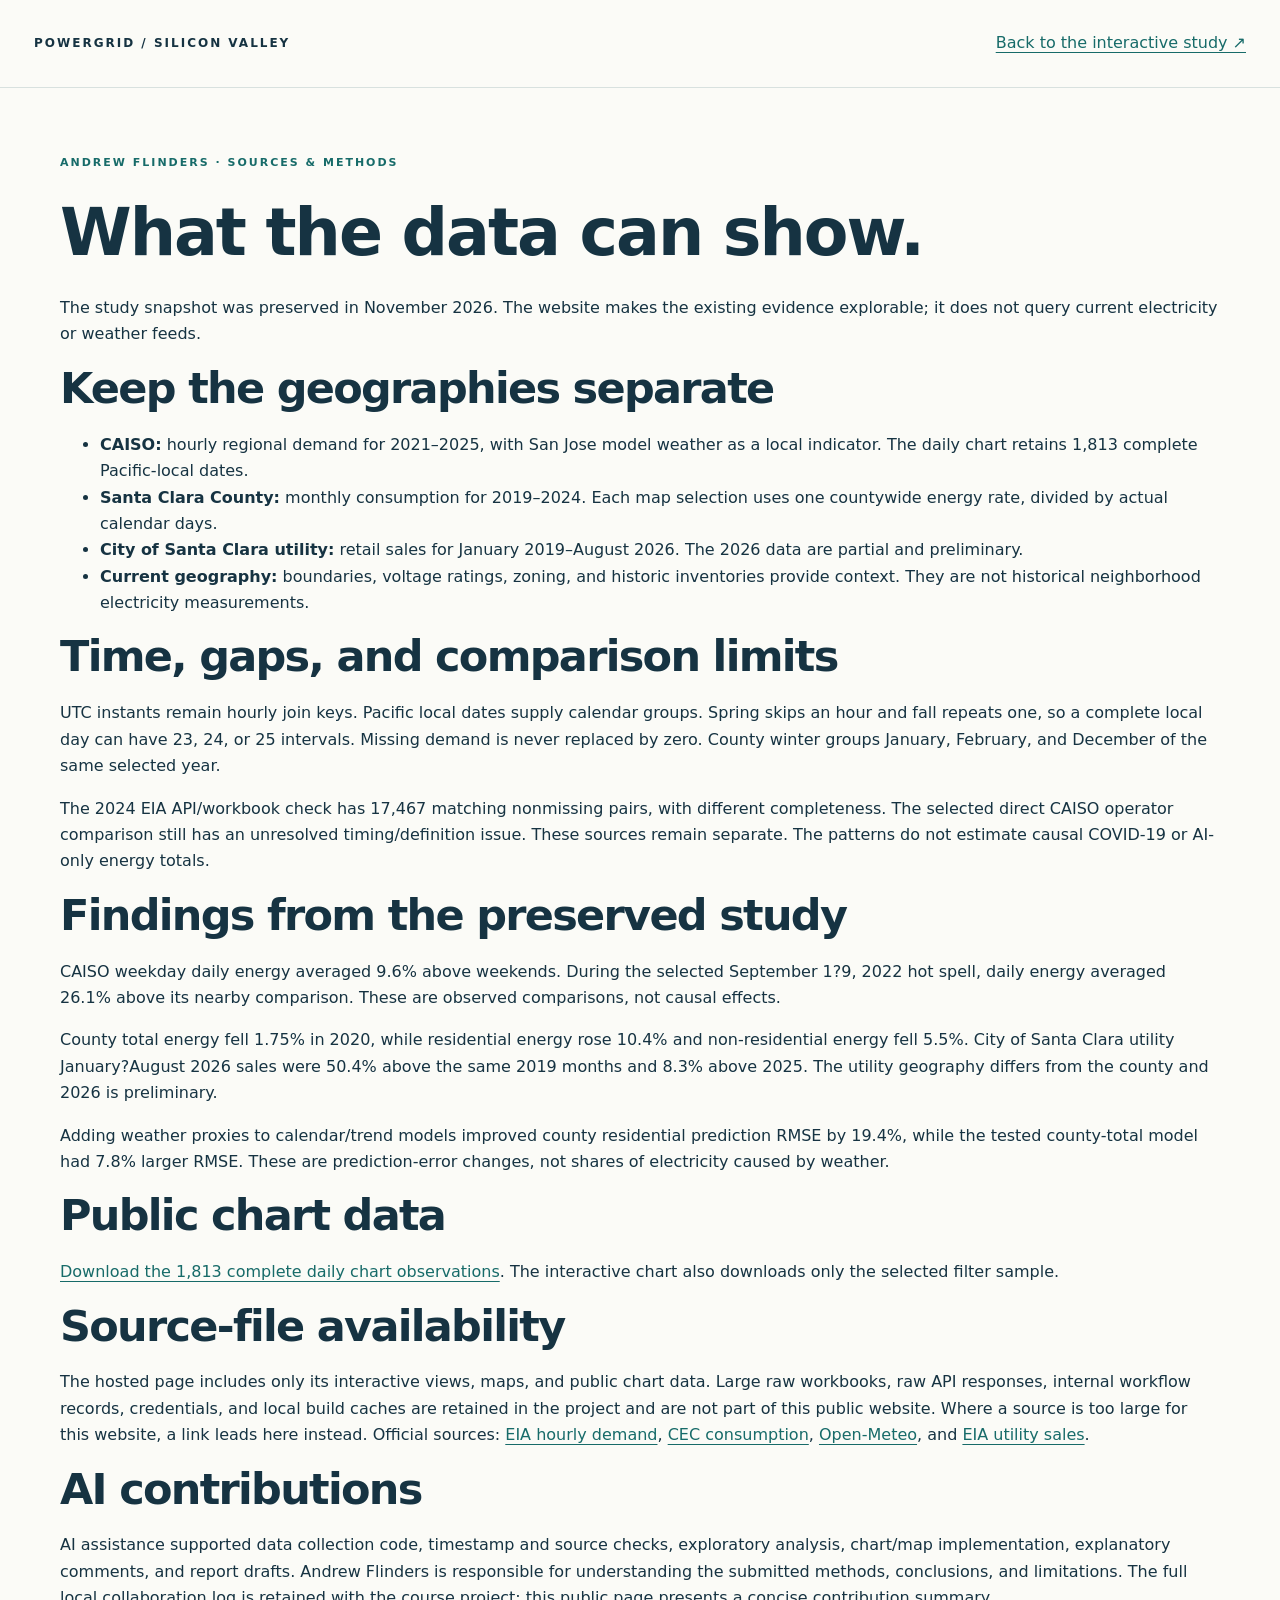
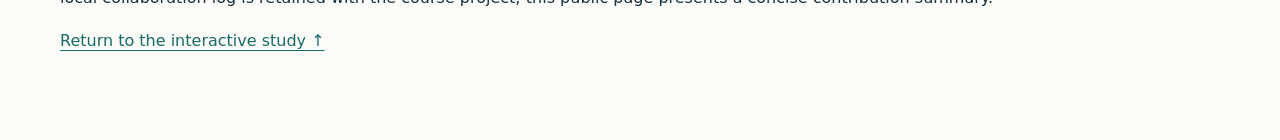
==== about.html @ 61674a5c "Publish interactive powergrid study" ====
<!doctype html>
<html lang="en"><head><meta charset="utf-8"><meta name="viewport" content="width=device-width,initial-scale=1"><title>Coverage & methods | Powergrid study</title><link rel="stylesheet" href="site.css"><link rel="icon" href="data:,"></head>
<body><header class="site-header"><a class="brand" href="index.html">POWERGRID / SILICON VALLEY</a><a href="index.html">Back to the interactive study ↗</a></header>
<main class="page-width study-section"><p class="eyebrow">ANDREW FLINDERS · SOURCES & METHODS</p><h1 style="font-size:clamp(36px,6vw,65px);letter-spacing:-2px">What the data can show.</h1>
<p>The study snapshot was preserved in November 2026. The website makes the existing evidence explorable; it does not query current electricity or weather feeds.</p>
<h2>Keep the geographies separate</h2><ul><li><strong>CAISO:</strong> hourly regional demand for 2021–2025, with San Jose model weather as a local indicator. The daily chart retains 1,813 complete Pacific-local dates.</li><li><strong>Santa Clara County:</strong> monthly consumption for 2019–2024. Each map selection uses one countywide energy rate, divided by actual calendar days.</li><li><strong>City of Santa Clara utility:</strong> retail sales for January 2019–August 2026. The 2026 data are partial and preliminary.</li><li><strong>Current geography:</strong> boundaries, voltage ratings, zoning, and historic inventories provide context. They are not historical neighborhood electricity measurements.</li></ul>
<h2>Time, gaps, and comparison limits</h2><p>UTC instants remain hourly join keys. Pacific local dates supply calendar groups. Spring skips an hour and fall repeats one, so a complete local day can have 23, 24, or 25 intervals. Missing demand is never replaced by zero. County winter groups January, February, and December of the same selected year.</p><p>The 2024 EIA API/workbook check has 17,467 matching nonmissing pairs, with different completeness. The selected direct CAISO operator comparison still has an unresolved timing/definition issue. These sources remain separate. The patterns do not estimate causal COVID-19 or AI-only energy totals.</p>
<h2 id="findings">Findings from the preserved study</h2><p>CAISO weekday daily energy averaged 9.6% above weekends. During the selected September 1?9, 2022 hot spell, daily energy averaged 26.1% above its nearby comparison. These are observed comparisons, not causal effects.</p><p>County total energy fell 1.75% in 2020, while residential energy rose 10.4% and non-residential energy fell 5.5%. City of Santa Clara utility January?August 2026 sales were 50.4% above the same 2019 months and 8.3% above 2025. The utility geography differs from the county and 2026 is preliminary.</p><p>Adding weather proxies to calendar/trend models improved county residential prediction RMSE by 19.4%, while the tested county-total model had 7.8% larger RMSE. These are prediction-error changes, not shares of electricity caused by weather.</p>
<h2 id="downloads">Public chart data</h2><p><a href="data/caiso_daily_weather_2021_2025.csv" download>Download the 1,813 complete daily chart observations</a>. The interactive chart also downloads only the selected filter sample.</p>
<h2 id="data-files">Source-file availability</h2><p>The hosted page includes only its interactive views, maps, and public chart data. Large raw workbooks, raw API responses, internal workflow records, credentials, and local build caches are retained in the project and are not part of this public website. Where a source is too large for this website, a link leads here instead. Official sources: <a href="https://www.eia.gov/electricity/930-content/about.html">EIA hourly demand</a>, <a href="https://www.energy.ca.gov/files/energy-consumption-data-files">CEC consumption</a>, <a href="https://open-meteo.com/en/docs/historical-weather-api">Open-Meteo</a>, and <a href="https://www.eia.gov/electricity/data/eia861m/">EIA utility sales</a>.</p>
<h2 id="ai-contributions">AI contributions</h2><p>AI assistance supported data collection code, timestamp and source checks, exploratory analysis, chart/map implementation, explanatory comments, and report drafts. Andrew Flinders is responsible for understanding the submitted methods, conclusions, and limitations. The full local collaboration log is retained with the course project; this public page presents a concise contribution summary.</p>
<p><a href="index.html">Return to the interactive study ↑</a></p></main></body></html>
---- site.css ----
/* Define the scientific page palette once so controls and headings stay consistent. */
:root { --ink:#163342; --muted:#536570; --teal:#176b69; --paper:#fbfbf7; --line:#d8e1df; --warm:#e6a768; }
/* Include borders in widths and preserve native document scrolling. */
* { box-sizing:border-box; }
html { scroll-behavior:smooth; scroll-padding-top:110px; }
body { margin:0; color:var(--ink); background:var(--paper); font:16px/1.65 system-ui,-apple-system,"Segoe UI",sans-serif; }
a { color:var(--teal); text-underline-offset:4px; }
a:hover { color:#0d4544; }
button, select { font:inherit; }
button, a, select, input { -webkit-tap-highlight-color:transparent; }
/* Give every control and ordinary link a visible keyboard focus indicator. */
:focus-visible { outline:3px solid #c77a35; outline-offset:4px; }
.page-width { width:min(1160px,calc(100% - 64px)); margin-inline:auto; }
.skip-link { position:fixed; z-index:100; left:16px; top:-100px; padding:12px 20px; background:white; }
.skip-link:focus { top:12px; }
/* Keep the navigation compact and available while moving between the study views. */
.site-header { position:sticky; top:0; z-index:30; min-height:88px; display:flex; align-items:center; justify-content:space-between; gap:24px; padding:16px 34px; background:var(--paper); border-bottom:1px solid var(--line); }
.brand { display:flex; gap:11px; align-items:center; text-decoration:none; color:var(--ink); font-weight:750; font-size:12px; letter-spacing:2px; line-height:1.45; }
.brand-mark { display:flex; align-items:center; justify-content:center; width:43px; height:43px; font-size:17px; letter-spacing:-2px; border:1px solid #aebfba; border-radius:50%; }
.brand-mark span { color:var(--teal); }
.brand-place { display:block; color:var(--muted); font-size:8px; letter-spacing:1.8px; }
.site-header nav { display:flex; gap:24px; flex-wrap:wrap; }
.site-header nav a { text-decoration:none; color:var(--ink); font-size:13px; }
.site-header nav a:hover, .site-header nav a[aria-current="location"] { color:var(--teal); text-decoration:underline; }
.report-link { font-size:12px; font-weight:650; text-decoration:none; white-space:nowrap; }
/* Use type and whitespace to introduce the evidence, without decorative stock imagery. */
.hero { padding-block:80px 58px; }
.eyebrow, .section-number { color:var(--teal); font-size:11px; font-weight:750; letter-spacing:2px; }
h1 { font-size:clamp(52px,7.2vw,94px); letter-spacing:-5px; line-height:1.03; margin:28px 0; font-weight:650; }
h1 span { color:var(--teal); }
.hero-intro { max-width:710px; color:var(--muted); font-size:19px; line-height:1.7; }
.hero-actions { display:flex; align-items:center; gap:28px; flex-wrap:wrap; margin:32px 0 46px; }
.hero-actions a { font-size:14px; font-weight:650; text-decoration:none; }
.hero-actions .primary-link { display:inline-flex; gap:26px; padding:13px 20px; color:white; background:var(--teal); border-radius:3px; }
.study-facts { display:flex; gap:0; margin:0; padding:27px 0; border-block:1px solid var(--line); }
.study-facts div { padding:0 54px; border-left:1px solid var(--line); }
.study-facts div:first-child { padding-left:0; border:0; }
.study-facts dt { color:var(--ink); font-size:26px; font-weight:650; letter-spacing:-.8px; }
.study-facts dd { margin:2px 0 0; color:var(--muted); font-size:12px; }
.scope-note { color:var(--muted); font-size:12px; margin:16px 0 0; }
/* Separate each analysis through ordinary document sections. */
.study-section { padding-block:55px 70px; }
.section-heading { max-width:820px; }
h2 { margin:13px 0 18px; font-size:clamp(29px,4vw,43px); letter-spacing:-1.7px; line-height:1.16; font-weight:650; }
.section-heading > p:last-child { color:var(--muted); font-size:16px; }
.data-note { color:#425963; border-left:3px solid #8cb8ad; padding:10px 16px; margin:28px 0; font-size:13px; }
.frame-shell { width:100%; }
iframe { display:block; width:100%; border:0; background:var(--paper); }
.county-frame { height:1700px; }
.companion-link { display:flex; justify-content:space-between; gap:15px; flex-wrap:wrap; font-size:12px; padding-top:13px; border-top:1px solid var(--line); }
.companion-link span { color:var(--muted); }
/* Keep the weather chart and its filters visually separate from county-wide measures. */
.weather-band { padding-block:65px; background:#eef4f1; border-block:1px solid var(--line); }
.demand-filters { gap:16px 24px; margin-top:25px; }
.demand-filters label { min-width:170px; font-size:12px; color:var(--ink); }
.demand-filters select { min-height:44px; padding:8px 35px 8px 12px; border:1px solid #a9bbb6; border-radius:3px; font-weight:400; }
.chart-actions { display:flex; flex-wrap:wrap; gap:10px; margin:18px 0 23px; }
.chart-actions button { min-height:40px; padding:8px 15px; border:1px solid #b4c6bf; border-radius:3px; background:transparent; color:var(--teal); font-size:12px; cursor:pointer; }
.chart-actions button:hover { background:#e0ece5; }
#download-daily { margin-left:auto; background:var(--teal); color:white; border-color:var(--teal); }
#demand-summary { font-size:13px; font-weight:650; color:var(--ink); }
.chart-surface { background:white; padding:10px; border:1px solid var(--line); border-radius:4px; }
.demand-legend { margin-block:16px; gap:20px; font-size:12px; }
.demand-legend .extrema-key::before { background:white; border:2px solid #111827; }
#demand-detail { border-top:1px solid #c8d9d1; padding-top:16px; font-size:13px; color:var(--ink); min-height:3.8em; }
.chart-footnote { font-size:12px; color:var(--muted); margin-top:18px; }
/* Use proper tabs for the two mutually exclusive infrastructure map views. */
.map-tabs { display:flex; gap:26px; border-bottom:1px solid var(--line); margin:28px 0 24px; }
.map-tabs button { padding:13px 0; border:0; border-bottom:3px solid transparent; background:transparent; color:var(--muted); text-align:left; cursor:pointer; font-size:14px; }
.map-tabs button[aria-selected="true"] { color:var(--teal); border-bottom-color:var(--teal); font-weight:700; }
.infrastructure-frame { height:850px; border:1px solid var(--line); border-radius:4px; }
[hidden] { display:none !important; }
/* Keep county and utility findings adjacent but explicitly labeled by geography. */
.findings-band { padding:58px 0 65px; background:#173d46; color:#f4f6ee; }
.findings-band .section-number { color:#9ccbbb; }
.findings-band h2 { max-width:690px; }
.findings-columns { display:grid; grid-template-columns:1fr 1fr; gap:75px; margin:40px 0 20px; }
.finding-value { margin:0; font-size:65px; line-height:1.2; letter-spacing:-3px; font-weight:550; color:#f2c28c; }
.finding-value span { font-size:35px; }
.findings-columns h3 { font-size:16px; font-weight:650; margin:16px 0 12px; }
.findings-columns article > p:last-child { color:#c7d9d8; font-size:14px; }
.findings-band a { color:#d4e9dc; font-size:13px; }
/* Present provenance as a readable list rather than unexplained badges. */
.source-lines { margin-top:30px; }
.source-lines p { display:grid; grid-template-columns:180px 1fr 175px; gap:25px; padding:20px 0; border-bottom:1px solid var(--line); margin:0; font-size:13px; }
.source-lines span { color:var(--muted); }
.source-lines a { text-align:right; }
.document-links { display:flex; flex-wrap:wrap; gap:18px 26px; margin-top:30px; font-size:13px; }
.site-footer { display:flex; justify-content:space-between; gap:15px; flex-wrap:wrap; padding:24px 0 35px; border-top:1px solid var(--line); color:var(--muted); font-size:11px; }
/* Preserve useful touch targets and readable map controls on phones. */
@media(max-width:950px) {
  .site-header { padding:15px 22px; gap:12px; flex-wrap:wrap; }
  .site-header nav { order:3; width:100%; justify-content:space-between; gap:8px; }
  .site-header nav a { font-size:12px; }
  .hero { padding-top:55px; }
  .study-facts div { padding-inline:32px; }
  .source-lines p { grid-template-columns:150px 1fr; gap:8px 22px; }
  .source-lines a { grid-column:2; text-align:left; }
}
@media(max-width:600px) {
  html { scroll-padding-top:140px; }
  .page-width { width:calc(100% - 36px); }
  .site-header { padding:12px 18px; }
  .brand { font-size:10px; letter-spacing:1.4px; }
  .brand-mark { width:35px; height:35px; font-size:15px; }
  .report-link { font-size:11px; }
  .site-header nav a { font-size:10px; padding-block:5px; }
  .hero { padding-block:42px 28px; }
  .eyebrow,.section-number { font-size:9px; letter-spacing:1.4px; }
  h1 { font-size:46px; letter-spacing:-2.3px; margin-block:22px; }
  .hero-intro { font-size:16px; }
  .hero-actions { gap:18px; margin-block:26px 32px; }
  .hero-actions a { font-size:12px; }
  .study-facts { gap:15px; justify-content:space-between; padding-block:22px; }
  .study-facts div { padding:0; border:0; min-width:0; }
  .study-facts dt { font-size:18px; letter-spacing:-.5px; }
  .study-facts dd { font-size:9px; max-width:105px; }
  .scope-note { font-size:11px; }
  .study-section { padding-block:36px 45px; }
  h2 { font-size:30px; letter-spacing:-1px; }
  .section-heading > p:last-child { font-size:14px; }
  .data-note { padding:9px 12px; font-size:12px; }
  .weather-band { padding-block:40px; }
  .demand-filters { gap:14px; }
  .demand-filters label { min-width:calc(50% - 7px); flex:1; }
  #download-daily { margin-left:0; }
  .chart-surface { padding:4px; overflow-x:auto; }
  #demand-explorer svg { min-width:570px; }
  .demand-legend { gap:10px 15px; }
  .map-tabs { gap:20px; }
  .map-tabs button { font-size:12px; }
  .infrastructure-frame { height:900px; }
  .findings-band { padding-block:40px; }
  .findings-columns { grid-template-columns:1fr; gap:28px; margin-top:28px; }
  .finding-value { font-size:55px; }
  .source-lines p { grid-template-columns:1fr; gap:5px; }
  .source-lines a { grid-column:1; }
  .companion-link { font-size:11px; }
}
/* Honor reduced-motion preferences without disabling keyboard navigation. */
@media(prefers-reduced-motion:reduce) { html { scroll-behavior:auto; } }
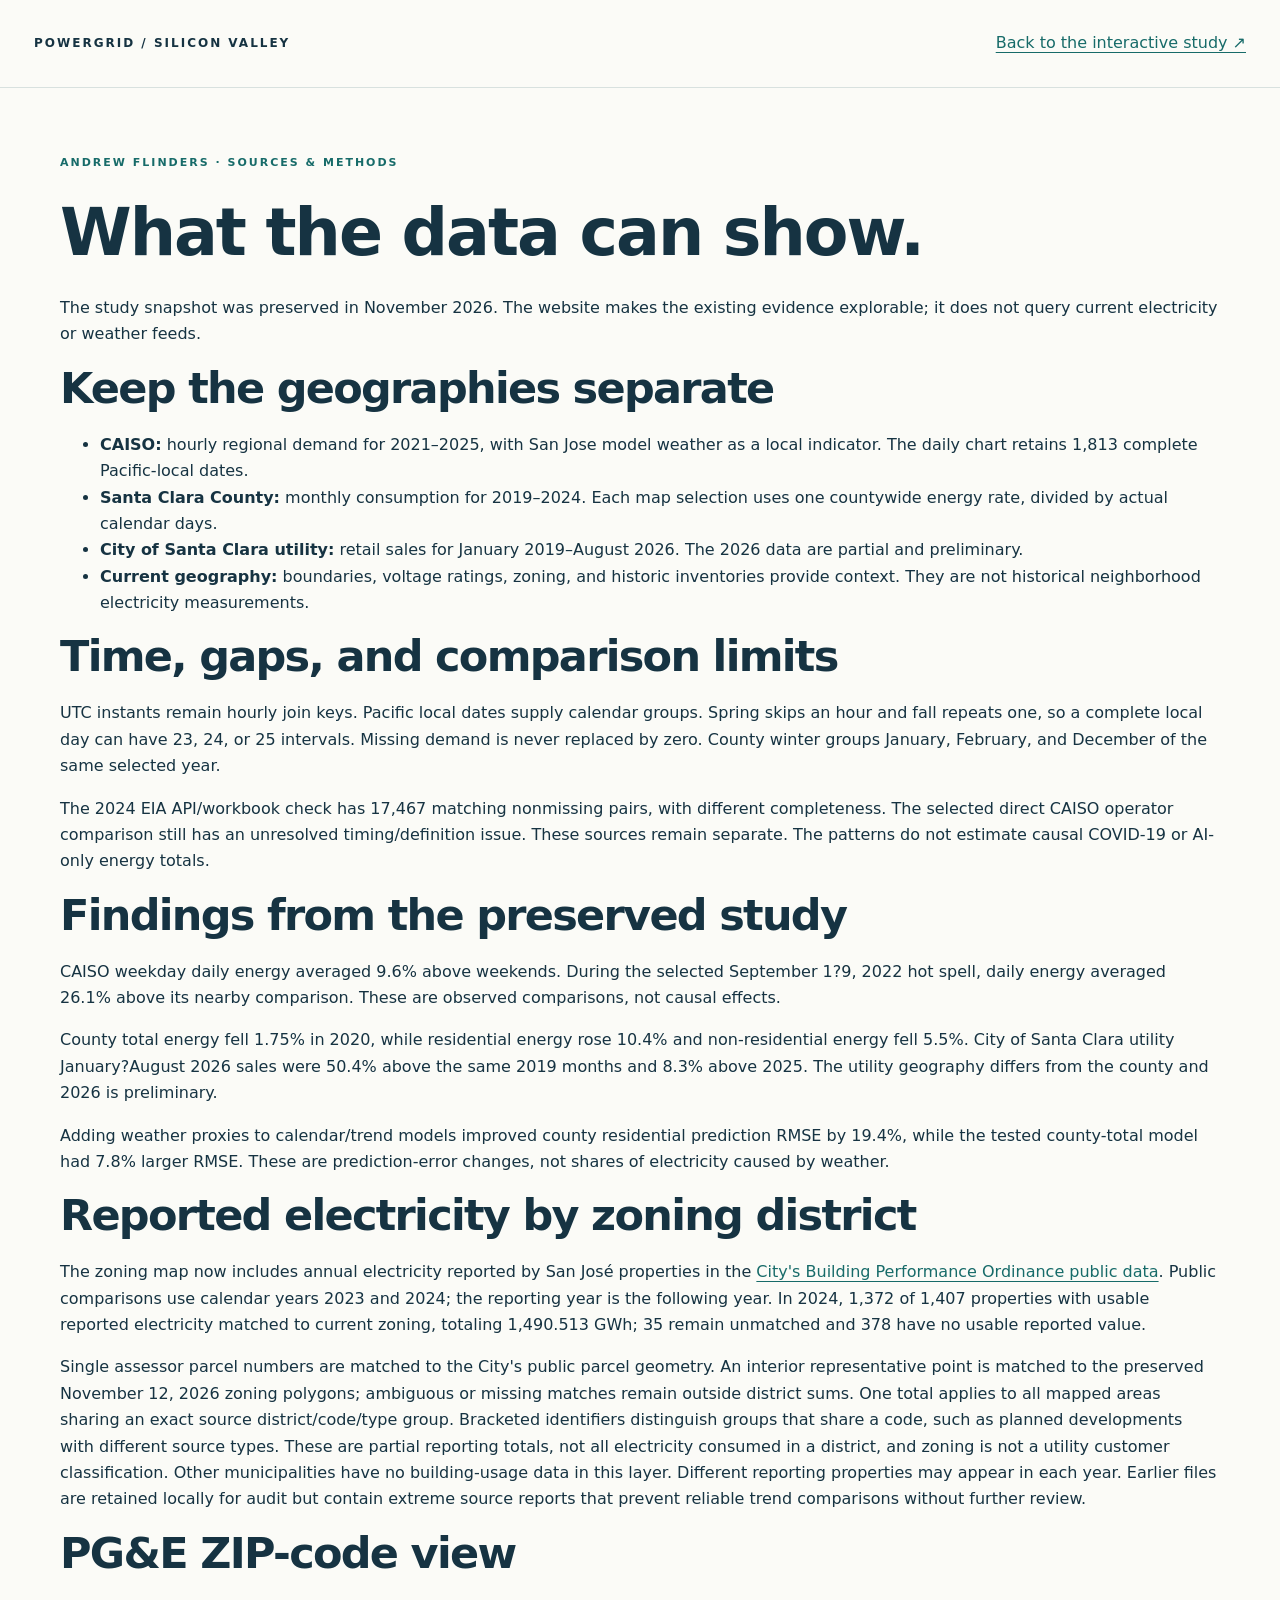
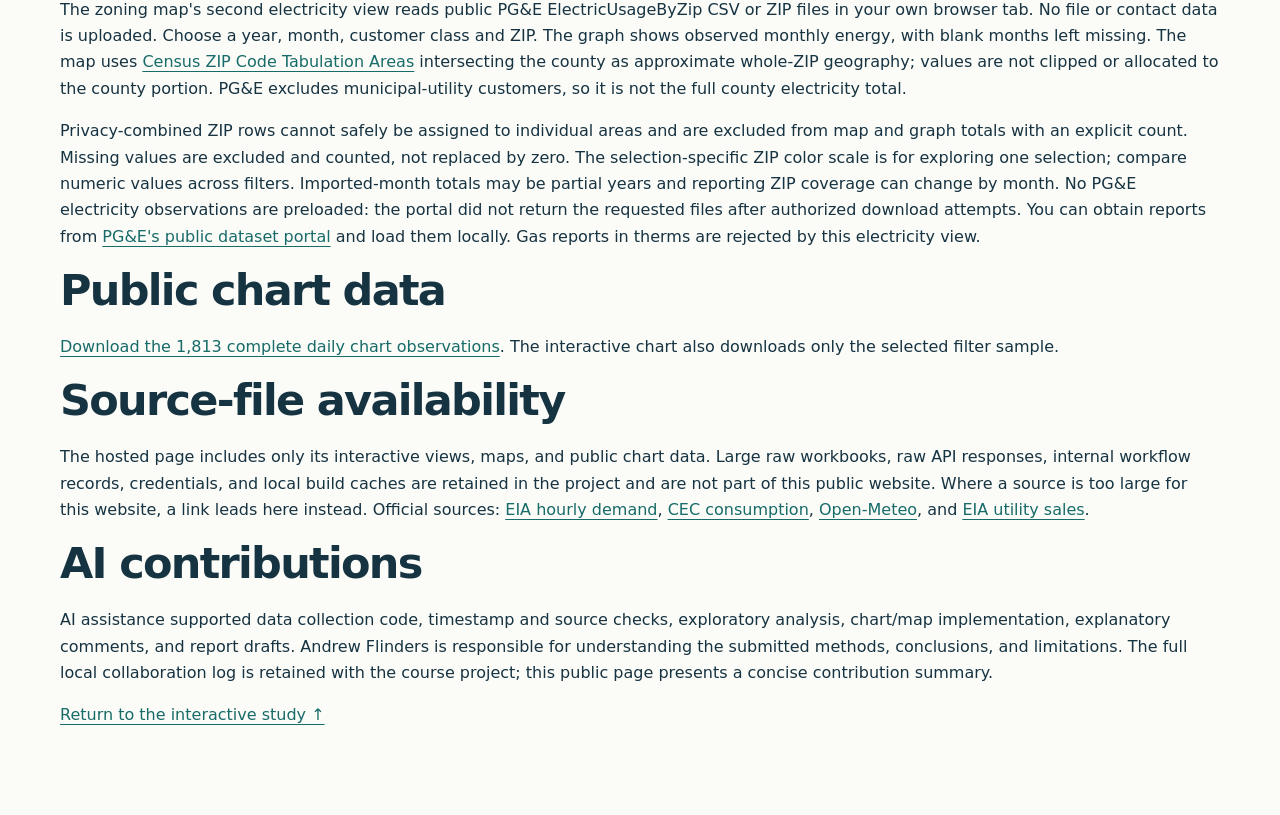
==== commit 283de396: "Add reported zoning electricity and local ZIP usage explorer" ====
--- a/about.html
+++ b/about.html
@@ -6,6 +6,8 @@
 <h2>Keep the geographies separate</h2><ul><li><strong>CAISO:</strong> hourly regional demand for 2021–2025, with San Jose model weather as a local indicator. The daily chart retains 1,813 complete Pacific-local dates.</li><li><strong>Santa Clara County:</strong> monthly consumption for 2019–2024. Each map selection uses one countywide energy rate, divided by actual calendar days.</li><li><strong>City of Santa Clara utility:</strong> retail sales for January 2019–August 2026. The 2026 data are partial and preliminary.</li><li><strong>Current geography:</strong> boundaries, voltage ratings, zoning, and historic inventories provide context. They are not historical neighborhood electricity measurements.</li></ul>
 <h2>Time, gaps, and comparison limits</h2><p>UTC instants remain hourly join keys. Pacific local dates supply calendar groups. Spring skips an hour and fall repeats one, so a complete local day can have 23, 24, or 25 intervals. Missing demand is never replaced by zero. County winter groups January, February, and December of the same selected year.</p><p>The 2024 EIA API/workbook check has 17,467 matching nonmissing pairs, with different completeness. The selected direct CAISO operator comparison still has an unresolved timing/definition issue. These sources remain separate. The patterns do not estimate causal COVID-19 or AI-only energy totals.</p>
 <h2 id="findings">Findings from the preserved study</h2><p>CAISO weekday daily energy averaged 9.6% above weekends. During the selected September 1?9, 2022 hot spell, daily energy averaged 26.1% above its nearby comparison. These are observed comparisons, not causal effects.</p><p>County total energy fell 1.75% in 2020, while residential energy rose 10.4% and non-residential energy fell 5.5%. City of Santa Clara utility January?August 2026 sales were 50.4% above the same 2019 months and 8.3% above 2025. The utility geography differs from the county and 2026 is preliminary.</p><p>Adding weather proxies to calendar/trend models improved county residential prediction RMSE by 19.4%, while the tested county-total model had 7.8% larger RMSE. These are prediction-error changes, not shares of electricity caused by weather.</p>
+<h2>Reported electricity by zoning district</h2><p>The zoning map now includes annual electricity reported by San José properties in the <a href="https://data.sanjoseca.gov/dataset/building-performance-ordinance">City's Building Performance Ordinance public data</a>. Public comparisons use calendar years 2023 and 2024; the reporting year is the following year. In 2024, 1,372 of 1,407 properties with usable reported electricity matched to current zoning, totaling 1,490.513 GWh; 35 remain unmatched and 378 have no usable reported value.</p><p>Single assessor parcel numbers are matched to the City's public parcel geometry. An interior representative point is matched to the preserved November 12, 2026 zoning polygons; ambiguous or missing matches remain outside district sums. One total applies to all mapped areas sharing an exact source district/code/type group. Bracketed identifiers distinguish groups that share a code, such as planned developments with different source types. These are partial reporting totals, not all electricity consumed in a district, and zoning is not a utility customer classification. Other municipalities have no building-usage data in this layer. Different reporting properties may appear in each year. Earlier files are retained locally for audit but contain extreme source reports that prevent reliable trend comparisons without further review.</p>
+<h2>PG&amp;E ZIP-code view</h2><p>The zoning map's second electricity view reads public PG&amp;E ElectricUsageByZip CSV or ZIP files in your own browser tab. No file or contact data is uploaded. Choose a year, month, customer class and ZIP. The graph shows observed monthly energy, with blank months left missing. The map uses <a href="https://tigerweb.geo.census.gov/arcgis/rest/services/TIGERweb/tigerWMS_Current/MapServer/2">Census ZIP Code Tabulation Areas</a> intersecting the county as approximate whole-ZIP geography; values are not clipped or allocated to the county portion. PG&amp;E excludes municipal-utility customers, so it is not the full county electricity total.</p><p>Privacy-combined ZIP rows cannot safely be assigned to individual areas and are excluded from map and graph totals with an explicit count. Missing values are excluded and counted, not replaced by zero. The selection-specific ZIP color scale is for exploring one selection; compare numeric values across filters. Imported-month totals may be partial years and reporting ZIP coverage can change by month. No PG&amp;E electricity observations are preloaded: the portal did not return the requested files after authorized download attempts. You can obtain reports from <a href="https://pge-energydatarequest.com/public_datasets">PG&amp;E's public dataset portal</a> and load them locally. Gas reports in therms are rejected by this electricity view.</p>
 <h2 id="downloads">Public chart data</h2><p><a href="data/caiso_daily_weather_2021_2025.csv" download>Download the 1,813 complete daily chart observations</a>. The interactive chart also downloads only the selected filter sample.</p>
 <h2 id="data-files">Source-file availability</h2><p>The hosted page includes only its interactive views, maps, and public chart data. Large raw workbooks, raw API responses, internal workflow records, credentials, and local build caches are retained in the project and are not part of this public website. Where a source is too large for this website, a link leads here instead. Official sources: <a href="https://www.eia.gov/electricity/930-content/about.html">EIA hourly demand</a>, <a href="https://www.energy.ca.gov/files/energy-consumption-data-files">CEC consumption</a>, <a href="https://open-meteo.com/en/docs/historical-weather-api">Open-Meteo</a>, and <a href="https://www.eia.gov/electricity/data/eia861m/">EIA utility sales</a>.</p>
 <h2 id="ai-contributions">AI contributions</h2><p>AI assistance supported data collection code, timestamp and source checks, exploratory analysis, chart/map implementation, explanatory comments, and report drafts. Andrew Flinders is responsible for understanding the submitted methods, conclusions, and limitations. The full local collaboration log is retained with the course project; this public page presents a concise contribution summary.</p>
